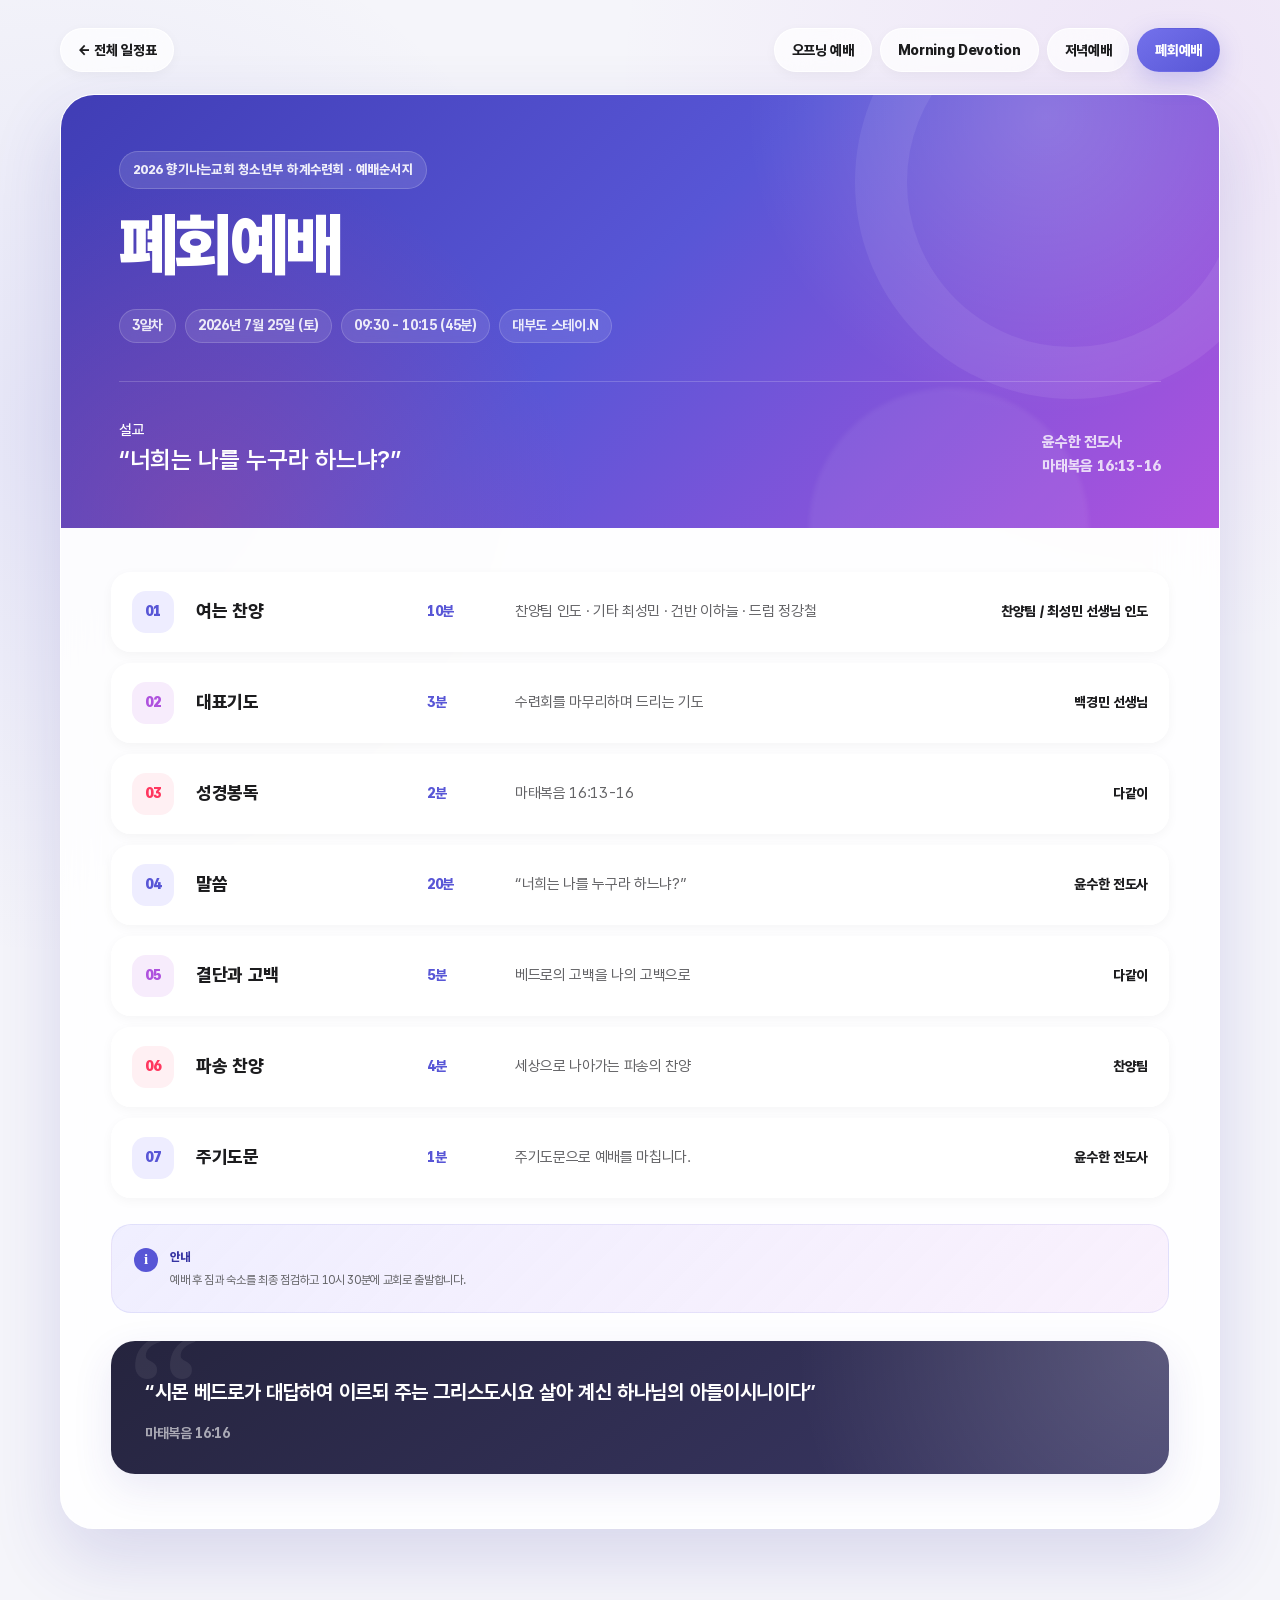
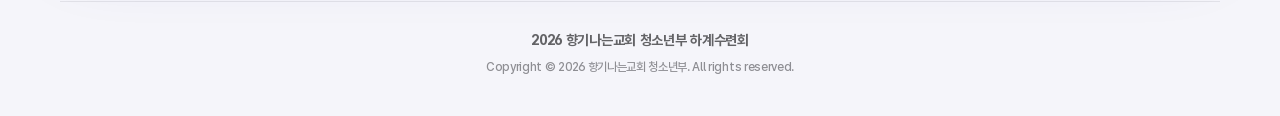
==== sub/worship-closing.html @ 94645e89 "초기 세팅" ====
<!DOCTYPE html>
<html lang="ko">

<head>
    <meta charset="UTF-8">
    <meta name="viewport" content="width=device-width,initial-scale=1.0">
    <meta name="description" content="2026 향기나는교회 청소년부 하계수련회 폐회예배 순서지">
    <title>폐회예배 | 2026 청소년부 하계수련회</title>
    <link rel="stylesheet" href="../resource/css/font.css">
    <link rel="stylesheet" href="../resource/css/reset.css">
    <link rel="stylesheet" href="../resource/css/ux-common.css">
    <link rel="stylesheet" href="../resource/css/sub.css">
</head>

<body><a class="skip-link" href="#content">본문 바로가기</a>
    <main id="content" class="worship-page">
        <div class="inner">
            <div class="worship-topbar"><a class="back-link" href="../index.html">← 전체 일정표</a>
                <nav class="worship-nav" aria-label="예배 순서지 바로가기"><a href="./worship-opening.html">오프닝 예배</a><a
                        href="./worship-morning.html">Morning Devotion</a><a href="./worship-evening.html">저녁예배</a><a
                        href="./worship-closing.html" aria-current="page">폐회예배</a></nav>
            </div>
            <article class="bulletin">
                <header class="bulletin__hero">
                    <p class="bulletin__eyebrow">2026 향기나는교회 청소년부 하계수련회 · 예배순서지</p>
                    <h1 class="bulletin__title">폐회예배</h1>
                    <div class="bulletin__meta"><span>3일차</span><span>2026년 7월 25일 (토)</span><span>09:30 - 10:15
                            (45분)</span><span>대부도 스테이.N</span></div>
                    <div class="bulletin__sermon">
                        <div><span class="bulletin__sermon-label">설교</span>
                            <h2 class="bulletin__sermon-title">“너희는 나를 누구라 하느냐?”</h2>
                        </div>
                        <p class="bulletin__speaker">윤수한 전도사<br>마태복음 16:13-16</p>
                    </div>
                </header>
                <div class="bulletin__body">
                    <ol class="order-list">
                        <li class="order-item"><strong class="order-item__name">여는 찬양</strong><span
                                class="order-item__time">10분</span>
                            <p class="order-item__detail">찬양팀 인도 · 기타 최성민 · 건반 이하늘 · 드럼 정강철</p><span
                                class="order-item__leader">찬양팀 / 최성민 선생님 인도</span>
                        </li>
                        <li class="order-item"><strong class="order-item__name">대표기도</strong><span
                                class="order-item__time">3분</span>
                            <p class="order-item__detail">수련회를 마무리하며 드리는 기도</p><span class="order-item__leader">백경민 선생님</span>
                        </li>
                        <li class="order-item"><strong class="order-item__name">성경봉독</strong><span
                                class="order-item__time">2분</span>
                            <p class="order-item__detail">마태복음 16:13-16</p><span class="order-item__leader">다같이</span>
                        </li>
                        <li class="order-item"><strong class="order-item__name">말씀</strong><span
                                class="order-item__time">20분</span>
                            <p class="order-item__detail">“너희는 나를 누구라 하느냐?”</p><span class="order-item__leader">윤수한
                                전도사</span>
                        </li>
                        <li class="order-item"><strong class="order-item__name">결단과 고백</strong><span
                                class="order-item__time">5분</span>
                            <p class="order-item__detail">베드로의 고백을 나의 고백으로</p><span
                                class="order-item__leader">다같이</span>
                        </li>
                        <li class="order-item"><strong class="order-item__name">파송 찬양</strong><span
                                class="order-item__time">4분</span>
                            <p class="order-item__detail">세상으로 나아가는 파송의 찬양</p><span
                                class="order-item__leader">찬양팀</span>
                        </li>
                        <li class="order-item"><strong class="order-item__name">주기도문</strong><span
                                class="order-item__time">1분</span>
                            <p class="order-item__detail">주기도문으로 예배를 마칩니다.</p><span class="order-item__leader">윤수한
                                전도사</span>
                        </li>
                    </ol>
                    <aside class="bulletin__note"><strong>안내</strong>
                        <p>예배 후 짐과 숙소를 최종 점검하고 10시 30분에 교회로 출발합니다.</p>
                    </aside>
                    <blockquote class="bulletin__verse">
                        <p>“시몬 베드로가 대답하여 이르되 주는 그리스도시요 살아 계신 하나님의 아들이시니이다”</p><cite>마태복음 16:16</cite>
                    </blockquote>
                </div>
            </article>
        </div>
    </main>
    <footer class="camp-footer">
        <div class="inner">
            <p class="camp-footer__title">
            2026 향기나는교회 청소년부 하계수련회
            </p>

            <small class="camp-footer__copyright">
            Copyright &copy; 2026 향기나는교회 청소년부. All rights reserved.
            </small>
        </div>
    </footer>
</body>

</html>
---- resource/css/font.css ----
@charset "UTF-8";

/* 프리탠다드 GOV */
@font-face {
    font-family: 'PretendardGOV';
    font-weight: 900;
    font-display: swap;
    src: local('PretendardGOV-Black'), url(../fonts/woff2/PretendardGOV-Black.woff2) format('woff2'), url(../fonts/woff/PretendardGOV-Black.woff) format('woff');
}

@font-face {
    font-family: 'PretendardGOV';
    font-weight: 800;
    font-display: swap;
    src: local('PretendardGOV-ExtraBold'), url(../fonts/woff2/PretendardGOV-ExtraBold.woff2) format('woff2'), url(../fonts/woff/PretendardGOV-ExtraBold.woff) format('woff');
}

@font-face {
    font-family: 'PretendardGOV';
    font-weight: 700;
    font-display: swap;
    src: local('PretendardGOV-Bold'), url(../fonts/woff2/PretendardGOV-Bold.woff2) format('woff2'), url(../fonts/woff/PretendardGOV-Bold.woff) format('woff');
}

@font-face {
    font-family: 'PretendardGOV';
    font-weight: 600;
    font-display: swap;
    src: local('PretendardGOV-SemiBold'), url(../fonts/woff2/PretendardGOV-SemiBold.woff2) format('woff2'), url(../fonts/woff/PretendardGOV-SemiBold.woff) format('woff');
}

@font-face {
    font-family: 'PretendardGOV';
    font-weight: 500;
    font-display: swap;
    src: local('PretendardGOV-Medium'), url(../fonts/woff2/PretendardGOV-Medium.woff2) format('woff2'), url(../fonts/woff/PretendardGOV-Medium.woff) format('woff');
}

@font-face {
    font-family: 'PretendardGOV';
    font-weight: 400;
    font-display: swap;
    src: local('PretendardGOV-Regular'), url(../fonts/woff2/PretendardGOV-Regular.woff2) format('woff2'), url(../fonts/woff/PretendardGOV-Regular.woff) format('woff');
}

@font-face {
    font-family: 'PretendardGOV';
    font-weight: 300;
    font-display: swap;
    src: local('PretendardGOV-Light'), url(../fonts/woff2/PretendardGOV-Light.woff2) format('woff2'), url(../fonts/woff/PretendardGOV-Light.woff) format('woff');
}

@font-face {
    font-family: 'PretendardGOV';
    font-weight: 200;
    font-display: swap;
    src: local('PretendardGOV-ExtraLight'), url(../fonts/woff2/PretendardGOV-ExtraLight.woff2) format('woff2'), url(../fonts/woff/PretendardGOV-ExtraLight.woff) format('woff');
}

@font-face {
    font-family: 'PretendardGOV';
    font-weight: 100;
    font-display: swap;
    src: local('PretendardGOV-Thin'), url(../fonts/woff2/PretendardGOV-Thin.woff2) format('woff2'), url(../fonts/woff/PretendardGOV-Thin.woff) format('woff');
}

/* 프리탠다드 */
@font-face {
    font-family: 'Pretendard';
    font-weight: 900;
    font-display: swap;
    src: local('Pretendard-Black'), url(../fonts/woff2/Pretendard-Black.woff2) format('woff2'), url(../fonts/woff/Pretendard-Black.woff) format('woff');
}

@font-face {
    font-family: 'Pretendard';
    font-weight: 800;
    font-display: swap;
    src: local('Pretendard-ExtraBold'), url(../fonts/woff2/Pretendard-ExtraBold.woff2) format('woff2'), url(../fonts/woff/Pretendard-ExtraBold.woff) format('woff');
}

@font-face {
    font-family: 'Pretendard';
    font-weight: 700;
    font-display: swap;
    src: local('Pretendard-Bold'), url(../fonts/woff2/Pretendard-Bold.woff2) format('woff2'), url(../fonts/woff/Pretendard-Bold.woff) format('woff');
}

@font-face {
    font-family: 'Pretendard';
    font-weight: 600;
    font-display: swap;
    src: local('Pretendard-SemiBold'), url(../fonts/woff2/Pretendard-SemiBold.woff2) format('woff2'), url(../fonts/woff/Pretendard-SemiBold.woff) format('woff');
}

@font-face {
    font-family: 'Pretendard';
    font-weight: 500;
    font-display: swap;
    src: local('Pretendard-Medium'), url(../fonts/woff2/Pretendard-Medium.woff2) format('woff2'), url(../fonts/woff/Pretendard-Medium.woff) format('woff');
}

@font-face {
    font-family: 'Pretendard';
    font-weight: 400;
    font-display: swap;
    src: local('Pretendard-Regular'), url(../fonts/woff2/Pretendard-Regular.woff2) format('woff2'), url(../fonts/woff/Pretendard-Regular.woff) format('woff');
}

@font-face {
    font-family: 'Pretendard';
    font-weight: 300;
    font-display: swap;
    src: local('Pretendard-Light'), url(../fonts/woff2/Pretendard-Light.woff2) format('woff2'), url(../fonts/woff/Pretendard-Light.woff) format('woff');
}

@font-face {
    font-family: 'Pretendard';
    font-weight: 200;
    font-display: swap;
    src: local('Pretendard-ExtraLight'), url(../fonts/woff2/Pretendard-ExtraLight.woff2) format('woff2'), url(../fonts/woff/Pretendard-ExtraLight.woff) format('woff');
}

@font-face {
    font-family: 'Pretendard';
    font-weight: 100;
    font-display: swap;
    src: local('Pretendard-Thin'), url(../fonts/woff2/Pretendard-Thin.woff2) format('woff2'), url(../fonts/woff/Pretendard-Thin.woff) format('woff');
}
---- resource/css/ux-common.css ----
@charset "UTF-8";
@import 'font.css';
/* reset.css - 기본 브라우저 스타일 초기화 */
html, body, div, span, applet, object, iframe,
h1, h2, h3, h4, h5, h6, p, blockquote, pre,
a, button, abbr, acronym, address, big, cite, code,
del, dfn, em, img, ins, kbd, q, s, samp,
small, strike, strong, sub, sup, tt, var,
b, u, i, center,
dl, dt, dd, menu, ol, ul, li,
fieldset, form, label, legend,
caption, article, aside, canvas, details, embed,
figure, figcaption, footer, header, hgroup,
main, menu, nav, output, ruby, section, summary,
time, mark, audio, video {
  margin: 0;
  padding: 0;
  border: 0;
  font-size: 100%;
  font-family: -apple-system, BlinkMacSystemFont, "PretendardGOV", sans-serif;
  font-style: normal;
  vertical-align: baseline;
  -webkit-tap-highlight-color: transparent; /* 클릭시 하이라이트 초기화 */
  -webkit-text-size-adjust: none; /* 크롬, 사파리, 오페라 신버전 */
  -ms-text-size-adjust: none; /* IE */
  -moz-text-size-adjust: none; /* 파이어폭스 */
  -o-text-size-adjust: none; /* 오페라 구버전 */
  -moz-appearance: none;
       appearance: none;
  -webkit-appearance: none;
  -webkit-overflow-scrolling: auto;
  box-sizing: border-box;
}

html {
  font-size: 62.5%;
}

body {
  font-size: 1.6rem;
  background: #F5F6F9;
  color: #1f2937;
}

/* h 태그들 원래 사이즈 복원 (브라우저 기본값 기준) */
h1 {
  font-size: 2em;
  font-weight: 700;
} /* 32px */
h2 {
  font-size: 1.5em;
  font-weight: 600;
} /* 24px */
h3 {
  font-size: 1.17em;
  font-weight: 600;
} /* 18.72px */
h4 {
  font-size: 1em;
  font-weight: 600;
} /* 16px */
h5 {
  font-size: 0.83em;
  font-weight: 600;
} /* 13.28px */
h6 {
  font-size: 0.67em;
  font-weight: 500;
} /* 10.72px */
/* HTML5 display-role reset for older browsers */
article, aside, details, figcaption, figure,
footer, header, hgroup, main, menu, nav, section {
  display: block;
}

body {
  line-height: 1;
}

menu, ol, ul {
  list-style: none;
}

blockquote, q {
  quotes: none;
}

blockquote::before, blockquote::after,
q::before, q::after {
  content: "";
  content: none;
}

table {
  border-collapse: collapse;
  border-spacing: 0;
}

a {
  color: inherit;
  text-decoration: none;
  cursor: pointer;
}

a:hover,
a:focus,
a:active {
  text-decoration: none;
}

*:focus {
  outline-color: #070a5d;
}

.is-focus {
  outline: 2px dashed #1b1f95;
  transition: unset;
}

body.is-locked {
  position: fixed;
  width: 100%;
  overflow: hidden;
}

.hidden {
  position: absolute;
  top: -9999px;
  left: -9999px;
}

.hide {
  position: absolute;
  top: -9999px;
  left: -9999px;
}

.sr-only {
  position: absolute !important;
  width: 1px !important;
  height: 1px !important;
  padding: 0 !important;
  margin: -1px !important;
  overflow: hidden !important;
  clip: rect(0, 0, 0, 0) !important;
  white-space: nowrap !important;
  border: 0 !important;
}

.pc-only {
  display: block;
}
@media (max-width: 1024px) {
  .pc-only {
    display: none;
  }
}

.pc-tablet-only {
  display: block;
}
@media (max-width: 798px) {
  .pc-tablet-only {
    display: none;
  }
}

.tablet-only {
  display: none;
}
@media (max-width: 1024px) {
  .tablet-only {
    display: block;
  }
}
@media (max-width: 798px) {
  .tablet-only {
    display: none;
  }
}

.mo-tablet-only {
  display: none;
}
@media (max-width: 1024px) {
  .mo-tablet-only {
    display: block;
  }
}
@media (max-width: 798px) {
  .mo-tablet-only {
    display: block;
  }
}

.mo-only {
  display: none;
}
@media (max-width: 798px) {
  .mo-only {
    display: block;
  }
}

.flex {
  -ms-display: flexbox; /* IE10 */ /* OLD iOS, Safari */ /* OLD Firefox */ /* IE10 Tweener */ /* NEW Chrome */
  display: flex;
}

/* 폰트 컬러 */
.color-primary {
  color: #1b1f95;
}
.color-primary1 {
  color: #a2a4f0;
}
.color-primary2 {
  color: #1b1f95;
}
.color-primary3 {
  color: #070a5d;
}
.color-secondary {
  color: #ec0082;
}
.color-secondary1 {
  color: #f4cae1;
}
.color-secondary2 {
  color: #ec0082;
}
.color-secondary3 {
  color: #95125a;
}
.color-gray {
  color: #666666;
}
.color-gray-50 {
  color: #E8E8E8;
}
.color-gray-100 {
  color: #D8D8D8;
}
.color-gray-200 {
  color: #CCCCCC;
}
.color-gray-300 {
  color: #A2A2A2;
}
.color-gray-400 {
  color: #999999;
}
.color-gray-500 {
  color: #666666;
}
.color-gray-600 {
  color: #545456;
}
.color-gray-800 {
  color: #333333;
}
.color-realwhite {
  color: #fff;
}
.color-semiblack {
  color: #333333;
}
.color-cyan {
  color: #38A4DD;
}

/* 배경 컬러 */
.bg-primary {
  background-color: #1b1f95;
}
.bg-primary-300 {
  background-color: #a2a4f0;
}
.bg-primary-500 {
  background-color: #1b1f95;
}
.bg-primary-800 {
  background-color: #070a5d;
}
.bg-secondary {
  background-color: #ec0082;
}
.bg-secondary-300 {
  background-color: #f4cae1;
}
.bg-secondary-500 {
  background-color: #ec0082;
}
.bg-secondary-800 {
  background-color: #95125a;
}
.bg-gray {
  background-color: #F5F5F5;
}
.bg-gray-10 {
  background-color: #FAFAFB;
}
.bg-gray-20 {
  background-color: #F5F5F5;
}
.bg-gray-30 {
  background-color: #EEEEEE;
}
.bg-realwhite {
  background-color: #fff;
}
.bg-blue {
  background-color: #F1F6FC;
}
.bg-blue-10 {
  background-color: #F5F6F9;
}
.bg-blue-20 {
  background-color: #F1F6FC;
}
.bg-blue-30 {
  background-color: #E0EAF8;
}
.bg-box-10 {
  background-color: #ECEFF6;
}
.bg-box-20 {
  background-color: #E9EAF5;
}
.bg-box-30 {
  background-color: #ECE9F5;
}
.bg-box-40 {
  background-color: #EAE4F2;
}
.bg-cyan-icon {
  background-color: #83CCF3;
}
.bg-cyan {
  background-color: #E7F4FB;
}

/* 폰트 사이즈 */
.tit_01 {
  font-size: 5rem;
  font-weight: 600;
  line-height: 1.3;
  letter-spacing: -0.025em;
  letter-spacing: -0.03em;
}
.tit_02 {
  font-size: 4rem;
  font-weight: 600;
  line-height: 1.4;
  letter-spacing: -0.025em;
  letter-spacing: -0.03em;
}
.tit_03 {
  font-size: 3rem;
  font-weight: 600;
  line-height: 1.5;
  letter-spacing: -0.025em;
}
.tit_04 {
  font-size: 2.6rem;
  font-weight: 600;
  line-height: 1.5;
  letter-spacing: -0.025em;
}
.tit_05 {
  font-size: 2.4rem;
  font-weight: 600;
  line-height: 1.5;
  letter-spacing: -0.025em;
}

.subtit_01 {
  font-size: 2.2rem;
  font-weight: 600;
  line-height: 1.5;
  letter-spacing: -0.025em;
}
.subtit_02 {
  font-size: 2rem;
  font-weight: 600;
  line-height: 1.5;
  letter-spacing: -0.025em;
}
.subtit_03 {
  font-size: 1.8rem;
  font-weight: 600;
  line-height: 1.5;
  letter-spacing: -0.025em;
}

.txt_01 {
  font-size: 1.6rem;
  font-weight: 400;
  line-height: 1.6;
  letter-spacing: -0.025em;
}
.txt_02 {
  font-size: 1.5rem;
  font-weight: 400;
  line-height: 1.6;
  letter-spacing: -0.025em;
}

.caption_01 {
  font-size: 1.4rem;
  font-weight: 500;
  line-height: 1.6;
  letter-spacing: -0.025em;
}
.caption_02 {
  font-size: 1.3rem;
  font-weight: 400;
  line-height: 1.6;
  letter-spacing: -0.025em;
}

/* 폰트 두께 */
.fw-300 {
  font-weight: 300;
}

.fw-400 {
  font-weight: 400;
}

.fw-500 {
  font-weight: 500;
}

.fw-600 {
  font-weight: 600;
}

.fw-700 {
  font-weight: 700;
}

/* essential */
.essential {
  position: relative;
  top: -0.8rem;
  color: #1b1f95;
  font-size: 1.6rem;
  font-weight: 600;
  line-height: 1.5;
  letter-spacing: -0.025em;
}

/* 글자 정렬 */
.ta-c {
  text-align: center;
}

.ta-l {
  text-align: left;
}

.ta-r {
  text-align: right;
}

.keep-all {
  word-break: keep-all;
}
.keep-all-pretty {
  word-break: keep-all;
  text-wrap-style: pretty;
}
.keep-all-balance {
  word-break: keep-all;
  text-wrap-style: balance;
}

/* list 스타일 */
.lists li {
  position: relative;
}
.lists li:before {
  content: "";
  position: absolute;
  left: 0;
}
.lists li + li {
  margin-top: 0.4rem;
}
.lists.num {
  counter-reset: num;
}
.lists.num li {
  padding-left: 2rem;
}
.lists.num li:before {
  counter-increment: num;
  content: counter(num) ".";
}
.lists.num.cir li:before {
  line-height: 1.6rem;
  -ms-display: flexbox; /* IE10 */ /* OLD iOS, Safari */ /* OLD Firefox */ /* IE10 Tweener */ /* NEW Chrome */
  display: flex;
  align-items: center;
  justify-content: center;
  width: 1.6rem;
  height: 1.6rem;
  font-weight: 400;
  border-radius: 100%;
  border: 0.1px solid #555;
  vertical-align: middle;
}
.lists.num-square {
  counter-reset: num;
}
.lists.num-square li {
  padding-left: 4.2rem;
}
.lists.num-square li::before {
  counter-increment: num;
  content: counter(num);
  top: 0.15rem;
  -ms-display: flexbox; /* IE10 */ /* OLD iOS, Safari */ /* OLD Firefox */ /* IE10 Tweener */ /* NEW Chrome */
  display: flex;
  align-items: center;
  justify-content: center;
  width: 2.6rem;
  height: 2.6rem;
  border-radius: 0.4rem;
  background-color: #1b1f95;
  color: #fff;
  font-size: 1.5rem;
  font-weight: 700;
  line-height: 1;
  letter-spacing: -0.025em;
}
.lists.num-square li + li {
  margin-top: 1.6rem;
}
@media (max-width: 798px) {
  .lists.num-square li {
    padding-left: 3.2rem;
    word-break: keep-all;
  }
  .lists.num-square li::before {
    top: 0;
    width: 2rem;
    height: 2rem;
    font-size: 1.5rem;
    line-height: 1.5rem;
  }
  .lists.num-square li + li {
    margin-top: 0.8rem;
  }
}
.lists.dot li {
  padding-left: 0.8rem;
}
.lists.dot li:before {
  content: "·";
}
.lists.dot-center li {
  display: inline-flex;
}
.lists.dot-center li:before {
  content: "•";
  position: relative;
  margin-right: 0.4rem;
}
.lists.bar li:before {
  content: "-";
}
.lists.ko > li:nth-child(1)::before {
  content: "가.";
}
.lists.ko > li:nth-child(2)::before {
  content: "나.";
}
.lists.ko > li:nth-child(3)::before {
  content: "다.";
}
.lists.ko > li:nth-child(4)::before {
  content: "라.";
}
.lists.ko > li:nth-child(5)::before {
  content: "마.";
}
.lists.ko > li:nth-child(6)::before {
  content: "바.";
}
.lists.ko > li:nth-child(7)::before {
  content: "사.";
}
.lists.ko > li:nth-child(8)::before {
  content: "아.";
}
.lists.ko > li:nth-child(9)::before {
  content: "자.";
}
.lists.ko > li:nth-child(10)::before {
  content: "차.";
}
.lists.ko > li:nth-child(11)::before {
  content: "카.";
}
.lists.ko > li:nth-child(13)::before {
  content: "타.";
}
.lists.ko > li:nth-child(14)::before {
  content: "파.";
}
.lists.ko > li:nth-child(15)::before {
  content: "하.";
}

/* magin-top */
.mt-8 {
  margin-top: 0.8rem;
}
.mt-16 {
  margin-top: 1.6rem;
}
.mt-24 {
  margin-top: 2.4rem;
}
.mt-40 {
  margin-top: 4rem;
}
.mt-48 {
  margin-top: 4.8rem;
}

#wrap {
  position: relative;
}

/*================================= tablet =======================================*/
/*================================= responsive =======================================*/
@media (min-width: 260px) and (max-width: 1024px) {
  html, body {
    font-size: 48.0769230769%;
  }
}
@media (min-width: 360px) and (max-width: 1024px) {
  html, body {
    font-size: 62.5%;
  }
}
@media (min-width: 541px) and (max-width: 1024px) {
  body, html {
    font-size: 68.75%;
  }
}
@media (min-width: 769px) and (max-width: 1024px) {
  body, html {
    font-size: 75%;
  }
}
/* element */
---- resource/css/sub.css ----
@charset "UTF-8";
/* ========================================
   Worship bulletin variables
======================================== */
body {
  margin: 0;
  background: radial-gradient(circle at 92% 5%, rgba(175, 82, 222, 0.1), transparent 28%), radial-gradient(circle at 5% 25%, rgba(88, 86, 214, 0.1), transparent 30%), #f5f5fa;
  color: #1c1c1e;
  font-family: Pretendard, -apple-system, BlinkMacSystemFont, "Apple SD Gothic Neo", "Noto Sans KR", sans-serif;
  line-height: 1.5;
  letter-spacing: -0.02em;
}

* {
  box-sizing: border-box;
}

a,
button {
  -webkit-tap-highlight-color: transparent;
}

.inner {
  width: min(1160px, 100% - 40px);
  margin: 0 auto;
}

.skip-link {
  position: fixed;
  top: 0;
  left: 16px;
  z-index: 1000;
  padding: 12px 18px;
  border-radius: 0 0 12px 12px;
  background: #1c1c1e;
  color: #fff;
  font-weight: 700;
  text-decoration: none;
  transform: translateY(-110%);
  transition: transform 0.2s ease;
}
.skip-link:focus {
  transform: translateY(0);
}

/* ========================================
   Page
======================================== */
.worship-page {
  min-height: 100vh;
  padding: 28px 0 60px;
}

/* ========================================
   Top navigation
======================================== */
.worship-topbar {
  position: relative;
  z-index: 10;
  display: flex;
  align-items: center;
  justify-content: space-between;
  gap: 20px;
  margin-bottom: 22px;
}

.back-link,
.worship-nav a {
  display: inline-flex;
  align-items: center;
  justify-content: center;
  min-height: 44px;
  padding: 0 17px;
  border: 1px solid rgba(255, 255, 255, 0.9);
  border-radius: 999px;
  background: rgba(255, 255, 255, 0.72);
  box-shadow: 0 3px 12px rgba(0, 0, 0, 0.04);
  color: #1c1c1e;
  font-size: 14px;
  font-weight: 750;
  text-decoration: none;
  white-space: nowrap;
  backdrop-filter: blur(18px);
  -webkit-backdrop-filter: blur(18px);
  transition: color 0.2s ease, background 0.2s ease, box-shadow 0.2s ease, transform 0.2s ease;
}
.back-link:hover, .back-link:focus-visible,
.worship-nav a:hover,
.worship-nav a:focus-visible {
  background: #fff;
  box-shadow: 0 8px 22px rgba(54, 52, 163, 0.12);
  color: #5856d6;
  outline: none;
  transform: translateY(-2px);
}
.back-link:active,
.worship-nav a:active {
  transform: scale(0.98);
}

.back-link {
  gap: 5px;
}

.worship-nav {
  display: flex;
  flex-wrap: wrap;
  justify-content: flex-end;
  gap: 8px;
}
.worship-nav a[aria-current=page] {
  border-color: transparent;
  background: linear-gradient(145deg, #7371eb, #5856d6);
  box-shadow: 0 8px 24px rgba(88, 86, 214, 0.26);
  color: #fff;
}

/* ========================================
   Bulletin container
======================================== */
.bulletin {
  overflow: hidden;
  border: 1px solid rgba(255, 255, 255, 0.9);
  border-radius: 34px;
  background: rgba(255, 255, 255, 0.66);
  box-shadow: 0 28px 70px rgba(54, 52, 163, 0.16);
  backdrop-filter: blur(28px);
  -webkit-backdrop-filter: blur(28px);
}

/* ========================================
   Bulletin hero
======================================== */
.bulletin__hero {
  position: relative;
  isolation: isolate;
  overflow: hidden;
  padding: 56px 58px 50px;
  background: radial-gradient(circle at 85% 5%, rgba(255, 255, 255, 0.2), transparent 28%), radial-gradient(circle at 12% 100%, rgba(255, 55, 95, 0.22), transparent 34%), linear-gradient(135deg, #403db5 0%, #5856d6 48%, #af52de 100%);
  color: #fff;
}
.bulletin__hero::before {
  content: "";
  position: absolute;
  z-index: -1;
  top: -130px;
  right: -70px;
  width: 330px;
  height: 330px;
  border: 52px solid rgba(255, 255, 255, 0.07);
  border-radius: 50%;
}
.bulletin__hero::after {
  content: "";
  position: absolute;
  z-index: -1;
  right: 130px;
  bottom: -140px;
  width: 280px;
  height: 280px;
  border-radius: 50%;
  background: rgba(255, 255, 255, 0.06);
  filter: blur(2px);
}

.bulletin__eyebrow {
  display: inline-flex;
  align-items: center;
  gap: 8px;
  margin: 0;
  padding: 8px 13px;
  border: 1px solid rgba(255, 255, 255, 0.18);
  border-radius: 999px;
  background: rgba(255, 255, 255, 0.12);
  color: rgba(255, 255, 255, 0.9);
  font-size: 13px;
  font-weight: 750;
  letter-spacing: 0.02em;
  backdrop-filter: blur(10px);
}

.bulletin__title {
  max-width: 900px;
  margin: 20px 0 0;
  color: #fff;
  font-size: clamp(38px, 6vw, 68px);
  font-weight: 850;
  line-height: 1.06;
  letter-spacing: -0.055em;
  word-break: keep-all;
}

.bulletin__meta {
  display: flex;
  flex-wrap: wrap;
  gap: 9px;
  margin-top: 28px;
}
.bulletin__meta span {
  display: inline-flex;
  align-items: center;
  min-height: 34px;
  padding: 0 12px;
  border: 1px solid rgba(255, 255, 255, 0.16);
  border-radius: 999px;
  background: rgba(255, 255, 255, 0.1);
  color: rgba(255, 255, 255, 0.88);
  font-size: 14px;
  font-weight: 650;
  backdrop-filter: blur(10px);
}

.bulletin__sermon {
  display: grid;
  grid-template-columns: minmax(0, 1fr) auto;
  align-items: end;
  gap: 24px;
  margin-top: 38px;
  padding-top: 30px;
  border-top: 1px solid rgba(255, 255, 255, 0.18);
}

.bulletin__sermon-info {
  display: flex;
  flex-direction: column;
  justify-content: flex-end;
}

.bulletin__sermon-label {
  font-size: 15px;
  font-weight: 500;
}

.bulletin__speaker {
  margin: 18px 0 0;
  color: rgba(255, 255, 255, 0.78);
  font-size: 15px;
  font-weight: 750;
  line-height: 1.6;
  text-align: left;
}

.bulletin__scripture {
  grid-column: 1/-1;
  width: 100%;
  margin-top: 6px;
  padding: 24px 28px;
  border: 1px solid rgba(255, 255, 255, 0.16);
  border-radius: 22px;
  background: rgba(255, 255, 255, 0.11);
  backdrop-filter: blur(16px);
  -webkit-backdrop-filter: blur(16px);
}

.bulletin__scripture-label {
  display: block;
  margin-bottom: 14px;
  color: rgba(255, 255, 255, 0.62);
  font-size: 12px;
  font-weight: 800;
  letter-spacing: 0.08em;
}

.scripture {
  margin: 0;
}
.scripture + .scripture {
  margin-top: 20px;
  padding-top: 20px;
  border-top: 1px solid rgba(255, 255, 255, 0.62);
}
.scripture p {
  margin: 0;
  line-height: 1.85;
  font-size: 15px;
  color: rgba(255, 255, 255, 0.92);
}
.scripture p + p {
  margin-top: 12px;
}
.scripture .verse {
  display: inline-flex;
  align-items: center;
  justify-content: center;
  width: 26px;
  height: 26px;
  margin-right: 4px;
  border-radius: 50%;
  background: rgba(255, 255, 255, 0.18);
  color: #fff;
  font-size: 12px;
  font-weight: 700;
  vertical-align: top;
}
.scripture cite {
  display: block;
  margin-top: 18px;
  color: rgba(255, 255, 255, 0.6);
  font-size: 13px;
  font-style: normal;
  font-weight: 600;
}
.scripture cite.mt-8 {
  margin-top: 8px;
}

/* ========================================
   Bulletin body
======================================== */
.bulletin__body {
  padding: 44px 50px 54px;
  background: rgba(255, 255, 255, 0.58);
}

.order-list {
  counter-reset: order;
  display: grid;
  gap: 11px;
  margin: 0;
  padding: 0;
  list-style: none;
}

.order-item {
  position: relative;
  counter-increment: order;
  display: grid;
  grid-template-columns: 46px minmax(145px, 0.9fr) 70px minmax(220px, 1.7fr) minmax(90px, 0.9fr);
  align-items: center;
  gap: 18px;
  min-height: 80px;
  padding: 15px 20px;
  overflow: hidden;
  border: 1px solid rgba(255, 255, 255, 0.95);
  border-radius: 20px;
  background: rgba(255, 255, 255, 0.86);
  box-shadow: 0 3px 12px rgba(0, 0, 0, 0.04);
  transition: background 0.2s ease, box-shadow 0.2s ease, transform 0.2s ease;
}
.order-item::before {
  content: counter(order, decimal-leading-zero);
  display: grid;
  width: 42px;
  height: 42px;
  place-items: center;
  border-radius: 14px;
  background: #eeedff;
  color: #5856d6;
  font-size: 14px;
  font-weight: 850;
}
.order-item::after {
  content: "";
  position: absolute;
  top: 20%;
  bottom: 20%;
  left: 0;
  width: 4px;
  border-radius: 0 999px 999px 0;
  background: #5856d6;
  opacity: 0;
  transition: opacity 0.2s ease;
}
.order-item:hover {
  background: #fff;
  box-shadow: 0 14px 40px rgba(54, 52, 163, 0.1);
  transform: translateY(-2px);
}
.order-item:hover::after {
  opacity: 1;
}
.order-item:nth-child(3n+2)::before {
  background: #f7ecfc;
  color: #af52de;
}
.order-item:nth-child(3n+2)::after {
  background: #af52de;
}
.order-item:nth-child(3n)::before {
  background: #fff0f3;
  color: #ff375f;
}
.order-item:nth-child(3n)::after {
  background: #ff375f;
}

.order-item__name {
  color: #1c1c1e;
  font-size: 18px;
  font-weight: 800;
  line-height: 1.35;
}

.order-item__time {
  color: #5856d6;
  font-size: 14px;
  font-weight: 800;
  white-space: nowrap;
}

.order-item__detail {
  color: #636366;
  font-size: 15px;
  word-break: keep-all;
}

.order-item__leader {
  color: #1c1c1e;
  font-size: 14px;
  font-weight: 750;
  text-align: right;
  white-space: nowrap;
}

/* ========================================
   Notes
======================================== */
.bulletin__note {
  position: relative;
  margin-top: 26px;
  padding: 23px 24px 23px 58px;
  border: 1px solid rgba(88, 86, 214, 0.1);
  border-radius: 20px;
  background: linear-gradient(135deg, rgba(238, 237, 255, 0.9), rgba(247, 236, 252, 0.76));
  color: #636366;
  font-size: 12px;
}
.bulletin__note::before {
  content: "i";
  position: absolute;
  top: 23px;
  left: 22px;
  display: grid;
  width: 24px;
  height: 24px;
  place-items: center;
  border-radius: 50%;
  background: #5856d6;
  color: #fff;
  font-family: Georgia, serif;
  font-size: 15px;
  font-weight: 700;
}
.bulletin__note strong {
  display: block;
  margin-bottom: 5px;
  color: #3634a3;
  font-weight: 800;
}
.bulletin__note p {
  margin: 0;
}

.bulletin__verse {
  position: relative;
  overflow: hidden;
  margin-top: 28px;
  padding: 34px 34px 30px;
  border-radius: 24px;
  background: radial-gradient(circle at 100% 0, rgba(255, 255, 255, 0.18), transparent 35%), linear-gradient(145deg, #25243e, #3b3866);
  box-shadow: 0 14px 40px rgba(54, 52, 163, 0.1);
  color: #fff;
}
.bulletin__verse::before {
  content: "“";
  position: absolute;
  top: -35px;
  left: 16px;
  color: rgba(255, 255, 255, 0.07);
  font-family: Georgia, serif;
  font-size: 170px;
  line-height: 1;
}
.bulletin__verse p {
  position: relative;
  z-index: 1;
  margin: 0;
  color: #fff;
  font-size: 20px;
  font-weight: 650;
  line-height: 1.7;
  word-break: keep-all;
}
.bulletin__verse cite {
  position: relative;
  z-index: 1;
  display: block;
  margin-top: 14px;
  color: rgba(255, 255, 255, 0.6);
  font-size: 14px;
  font-style: normal;
  font-weight: 650;
}

.camp-footer {
  padding: 12px 0 40px;
  color: #8e8e93;
  text-align: center;
}
.camp-footer .inner {
  padding-top: 28px;
  border-top: 1px solid rgba(60, 60, 67, 0.1);
}
.camp-footer__title {
  margin: 0;
  color: #636366;
  font-size: 14px;
  font-weight: 700;
  letter-spacing: -0.02em;
}
.camp-footer__copyright {
  display: block;
  margin-top: 7px;
  color: #8e8e93;
  font-size: 12px;
  font-weight: 500;
  line-height: 1.5;
}

/* ========================================
   Tablet
======================================== */
@media (max-width: 900px) {
  .worship-topbar {
    align-items: flex-start;
    flex-direction: column;
  }
  .worship-nav {
    justify-content: flex-start;
    width: 100%;
  }
  .bulletin__hero {
    padding: 46px 34px 40px;
  }
  .bulletin__body {
    padding: 34px 28px 42px;
  }
  .bulletin__sermon {
    grid-template-columns: 1fr;
    gap: 22px;
  }
  .bulletin__speaker {
    text-align: left;
    white-space: normal;
  }
  .order-item {
    grid-template-columns: 44px minmax(0, 1fr) auto;
  }
  .order-item__detail, .order-item__leader {
    grid-column: 2/-1;
  }
  .order-item__leader {
    text-align: left;
  }
}
/* ========================================
   Mobile
======================================== */
@media (max-width: 600px) {
  .inner {
    width: min(100% - 28px, 1160px);
  }
  .worship-page {
    padding: 16px 0 36px;
  }
  .worship-topbar {
    gap: 14px;
    margin-bottom: 16px;
  }
  .back-link {
    min-height: 40px;
    padding: 0 14px;
    font-size: 13px;
  }
  .worship-nav {
    display: grid;
    grid-template-columns: repeat(2, minmax(0, 1fr));
    gap: 7px;
  }
  .worship-nav a {
    min-height: 42px;
    padding: 0 8px;
    font-size: 12px;
    white-space: normal;
    text-align: center;
  }
  .bulletin {
    border-radius: 26px;
  }
  .bulletin__hero {
    padding: 24px 18px 20px;
  }
  .bulletin__hero::before {
    top: -120px;
    right: -120px;
    width: 280px;
    height: 280px;
  }
  .bulletin__eyebrow {
    padding: 7px 11px;
    font-size: 11px;
  }
  .bulletin__title {
    margin-top: 16px;
    font-size: clamp(34px, 9vw, 46px);
  }
  .bulletin__meta {
    display: grid;
    grid-template-columns: repeat(2, minmax(0, 1fr));
    gap: 7px;
    margin-top: 22px;
  }
  .bulletin__meta span {
    justify-content: center;
    min-height: 33px;
    padding: 0 8px;
    font-size: 12px;
    text-align: center;
  }
  .bulletin__sermon {
    margin-top: 28px;
    padding-top: 24px;
  }
  .bulletin__sermon-title {
    font-size: 25px;
  }
  .bulletin__scripture {
    padding: 19px 18px;
    border-radius: 18px;
  }
  .bulletin__scripture blockquote p {
    font-size: 14px;
    line-height: 1.7;
  }
  .bulletin__body {
    padding: 24px 16px 28px;
  }
  .order-list {
    gap: 12px;
  }
  .order-item {
    grid-template-columns: 40px minmax(0, 1fr);
    gap: 7px 12px;
    min-height: 0;
    padding: 16px 14px;
    border-radius: 18px;
  }
  .order-item::before {
    grid-row: 1/span 2;
    width: 38px;
    height: 38px;
    border-radius: 13px;
  }
  .order-item__name {
    font-size: 17px;
  }
  .order-item__time {
    grid-column: 2;
    font-size: 13px;
  }
  .order-item__detail,
  .order-item__leader {
    grid-column: 2;
  }
  .order-item__detail {
    font-size: 14px;
    line-height: 1.55;
  }
  .order-item__leader {
    margin-top: 2px;
    color: #8e8e93;
    font-size: 13px;
  }
  .bulletin__note {
    padding: 20px 18px 20px 52px;
  }
  .bulletin__note::before {
    top: 20px;
    left: 18px;
  }
  .bulletin__verse {
    padding: 30px 22px 26px;
    border-radius: 21px;
  }
  .bulletin__verse p {
    font-size: 17px;
    line-height: 1.75;
  }
}
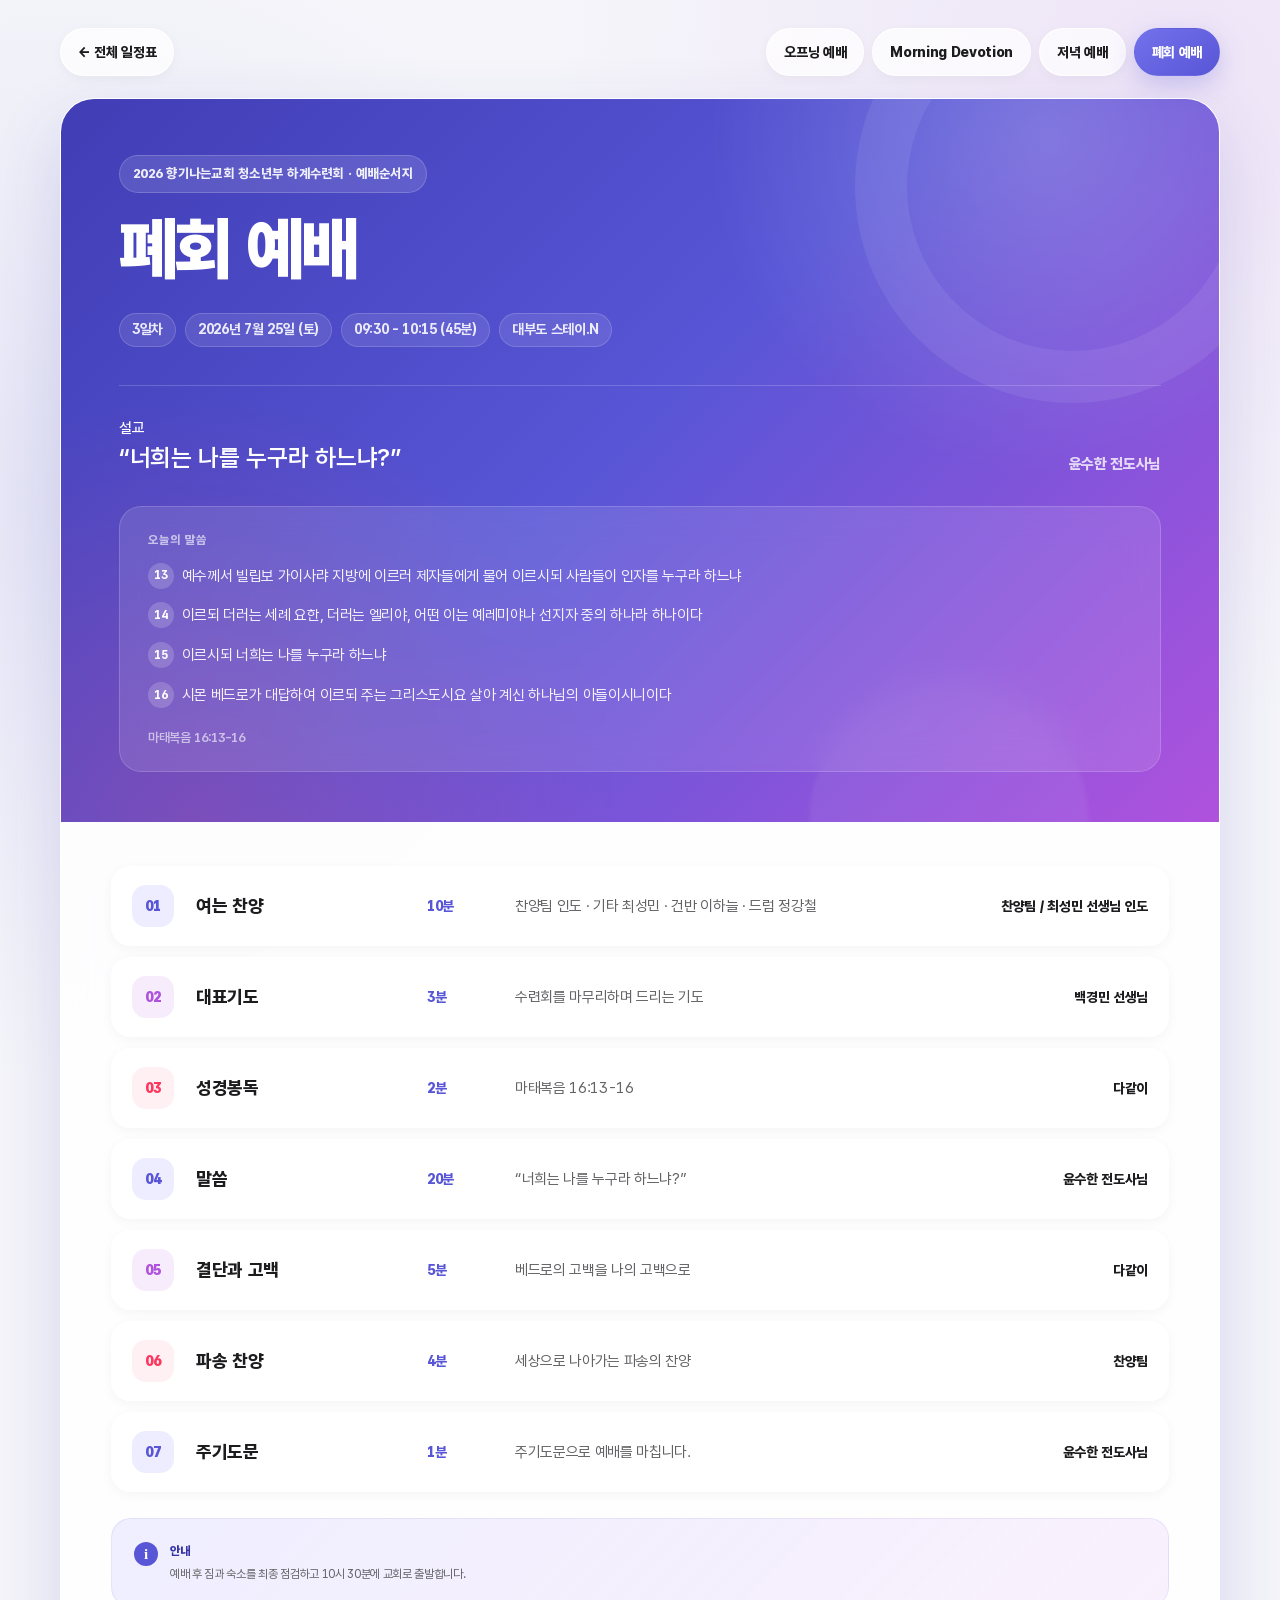
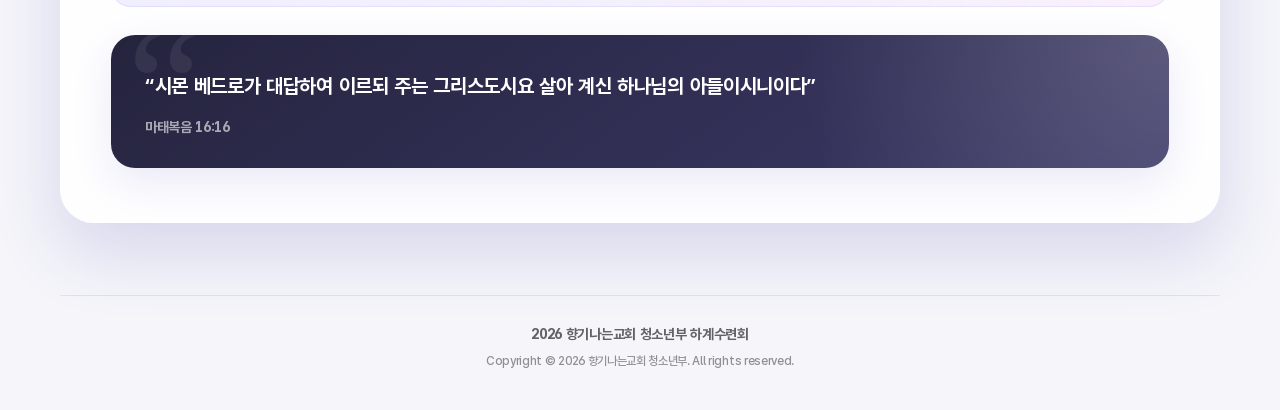
==== commit 7cb8a355: "세부 일정 보완" ====
--- a/sub/worship-closing.html
+++ b/sub/worship-closing.html
@@ -17,20 +17,52 @@
         <div class="inner">
             <div class="worship-topbar"><a class="back-link" href="../index.html">← 전체 일정표</a>
                 <nav class="worship-nav" aria-label="예배 순서지 바로가기"><a href="./worship-opening.html">오프닝 예배</a><a
-                        href="./worship-morning.html">Morning Devotion</a><a href="./worship-evening.html">저녁예배</a><a
-                        href="./worship-closing.html" aria-current="page">폐회예배</a></nav>
+                        href="./worship-morning.html">Morning Devotion</a><a href="./worship-evening.html">저녁 예배</a><a
+                        href="./worship-closing.html" aria-current="page">폐회 예배</a></nav>
             </div>
             <article class="bulletin">
                 <header class="bulletin__hero">
                     <p class="bulletin__eyebrow">2026 향기나는교회 청소년부 하계수련회 · 예배순서지</p>
-                    <h1 class="bulletin__title">폐회예배</h1>
+                    <h1 class="bulletin__title">폐회 예배</h1>
                     <div class="bulletin__meta"><span>3일차</span><span>2026년 7월 25일 (토)</span><span>09:30 - 10:15
                             (45분)</span><span>대부도 스테이.N</span></div>
                     <div class="bulletin__sermon">
                         <div><span class="bulletin__sermon-label">설교</span>
                             <h2 class="bulletin__sermon-title">“너희는 나를 누구라 하느냐?”</h2>
                         </div>
-                        <p class="bulletin__speaker">윤수한 전도사<br>마태복음 16:13-16</p>
+                        <p class="bulletin__speaker">윤수한 전도사님</p>
+                        <div class="bulletin__scripture">
+                            <span class="bulletin__scripture-label">
+                            오늘의 말씀
+                            </span>
+
+                            <blockquote class="scripture">
+                                <p>
+                                    <span class="verse">13</span>
+                                    예수께서 빌립보 가이사랴 지방에 이르러 제자들에게 물어 이르시되
+                                    사람들이 인자를 누구라 하느냐
+                                </p>
+
+                                <p>
+                                    <span class="verse">14</span>
+                                    이르되 더러는 세례 요한, 더러는 엘리야,
+                                    어떤 이는 예레미야나 선지자 중의 하나라 하나이다
+                                </p>
+
+                                <p>
+                                    <span class="verse">15</span>
+                                    이르시되 너희는 나를 누구라 하느냐
+                                </p>
+
+                                <p>
+                                    <span class="verse">16</span>
+                                    시몬 베드로가 대답하여 이르되
+                                    주는 그리스도시요 살아 계신 하나님의 아들이시니이다
+                                </p>
+
+                                <cite>마태복음 16:13-16</cite>
+                            </blockquote>
+                        </div>
                     </div>
                 </header>
                 <div class="bulletin__body">
@@ -51,7 +83,7 @@
                         <li class="order-item"><strong class="order-item__name">말씀</strong><span
                                 class="order-item__time">20분</span>
                             <p class="order-item__detail">“너희는 나를 누구라 하느냐?”</p><span class="order-item__leader">윤수한
-                                전도사</span>
+                                전도사님</span>
                         </li>
                         <li class="order-item"><strong class="order-item__name">결단과 고백</strong><span
                                 class="order-item__time">5분</span>
@@ -66,7 +98,7 @@
                         <li class="order-item"><strong class="order-item__name">주기도문</strong><span
                                 class="order-item__time">1분</span>
                             <p class="order-item__detail">주기도문으로 예배를 마칩니다.</p><span class="order-item__leader">윤수한
-                                전도사</span>
+                                전도사님</span>
                         </li>
                     </ol>
                     <aside class="bulletin__note"><strong>안내</strong>
--- a/resource/css/sub.css
+++ b/resource/css/sub.css
@@ -67,9 +67,10 @@
 .back-link,
 .worship-nav a {
   display: inline-flex;
+  flex-direction: column;
   align-items: center;
   justify-content: center;
-  min-height: 44px;
+  min-height: 48px;
   padding: 0 17px;
   border: 1px solid rgba(255, 255, 255, 0.9);
   border-radius: 999px;
@@ -83,6 +84,16 @@
   backdrop-filter: blur(18px);
   -webkit-backdrop-filter: blur(18px);
   transition: color 0.2s ease, background 0.2s ease, box-shadow 0.2s ease, transform 0.2s ease;
+}
+.back-link small,
+.worship-nav a small {
+  font-size: 11px;
+  font-weight: 600;
+  opacity: 0.7;
+}
+.back-link[aria-current=page] small,
+.worship-nav a[aria-current=page] small {
+  opacity: 0.8;
 }
 .back-link:hover, .back-link:focus-visible,
 .worship-nav a:hover,
@@ -540,6 +551,7 @@
     gap: 22px;
   }
   .bulletin__speaker {
+    margin-top: -16px;
     text-align: left;
     white-space: normal;
   }
@@ -578,7 +590,7 @@
     gap: 7px;
   }
   .worship-nav a {
-    min-height: 42px;
+    min-height: 44px;
     padding: 0 8px;
     font-size: 12px;
     white-space: normal;
